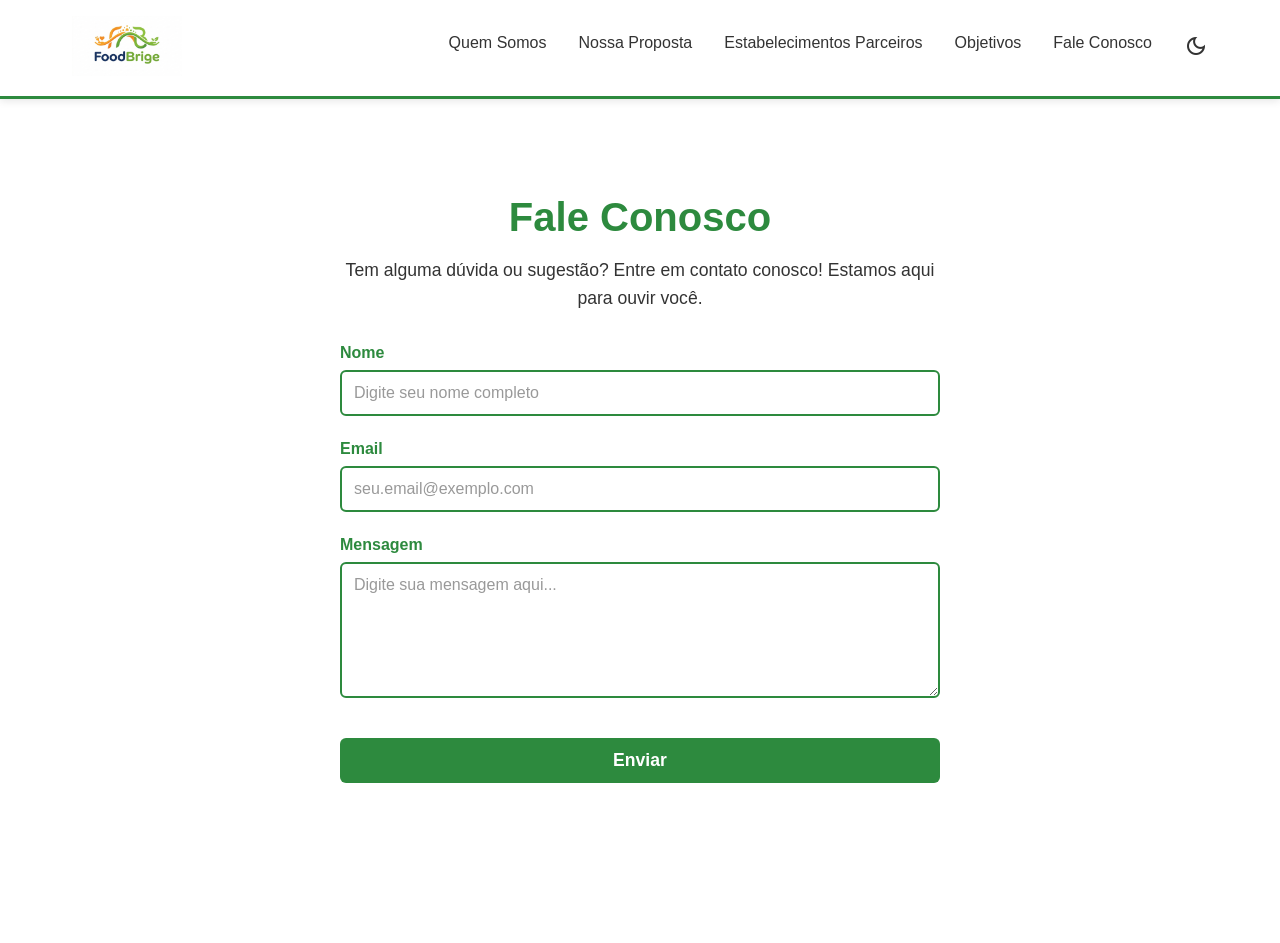
==== fale-conosco.html @ bb95e129 "feat: website foodBridge - Sprint 4" ====
<!doctype html>
<html lang="pt-br">
  <head>
    <meta charset="UTF-8" />
    <meta name="viewport" content="width=device-width, initial-scale=1.0" />
    <title>Fale Conosco - FoodBridge</title>
    <link rel="stylesheet" href="style.css" />
    <link rel="icon" href="images/logo.png" type="image/png" />
    <link
      rel="stylesheet"
      href="https://fonts.googleapis.com/css2?family=Material+Symbols+Outlined:opsz,wght,FILL,GRAD@20..48,100..700,0..1,-50..200&icon_names=dark_mode"
    />
  </head>
  <body>
    <header class="header">
      <div class="header-container">
        <div class="logo">
          <a href="./index.html"
            ><img src="images/logo.png" alt="FoodBridge Logo"
          /></a>
        </div>

        <nav class="navbar">
          <ul class="nav-links">
            <li><a href="index.html#quem-somos">Quem Somos</a></li>
            <li><a href="index.html#proposta">Nossa Proposta</a></li>
            <li>
              <a href="index.html#parceiros">Estabelecimentos Parceiros</a>
            </li>
            <li><a href="index.html#objetivos">Objetivos</a></li>
            <li><a href="fale-conosco.html">Fale Conosco</a></li>
            <li>
              <span class="material-symbols-outlined dark_mode_icon">
                dark_mode
              </span>
            </li>
          </ul>
        </nav>
      </div>
    </header>

    <main>
      <section class="contato-section">
        <div class="contato-container">
          <div class="contato-content">
            <h1>Fale Conosco</h1>
            <p class="contato-subtitle">
              Tem alguma dúvida ou sugestão? Entre em contato conosco! Estamos
              aqui para ouvir você.
            </p>

            <form class="contato-form">
              <div class="form-group">
                <label for="nome">Nome</label>
                <input
                  type="text"
                  id="nome"
                  name="nome"
                  placeholder="Digite seu nome completo"
                  minlength="3"
                  maxlength="100"
                  required
                />
              </div>

              <div class="form-group">
                <label for="email">Email</label>
                <input
                  type="email"
                  id="email"
                  name="email"
                  placeholder="seu.email@exemplo.com"
                  required
                />
              </div>

              <div class="form-group">
                <label for="mensagem">Mensagem</label>
                <textarea
                  id="mensagem"
                  name="mensagem"
                  placeholder="Digite sua mensagem aqui..."
                  rows="6"
                  minlength="10"
                  maxlength="500"
                  required
                ></textarea>
              </div>

              <div
                id="mensagem-sucesso"
                class="mensagem-sucesso"
                style="display: none"
              >
                Obrigado! Sua mensagem foi enviada com sucesso.
              </div>

              <button type="submit" class="btn-enviar">Enviar</button>
            </form>
          </div>
        </div>
      </section>

      <section class="ultimo-contato-section">
        <div
          class="ultimo-contato-container"
          id="ultimo-contato-container"
          style="display: none"
        >
          <h2>Seu Último Contato</h2>
          <div class="ultimo-contato-card">
            <p class="ultimo-contato-nome">
              <strong>Nome:</strong> <span id="ultimo-nome"></span>
            </p>
            <p class="ultimo-contato-email">
              <strong>Email:</strong> <span id="ultimo-email"></span>
            </p>
            <p class="ultimo-contato-data">
              <strong>Data:</strong> <span id="ultimo-data"></span>
            </p>
            <div class="ultimo-contato-mensagem">
              <strong>Mensagem:</strong>
              <p id="ultimo-mensagem"></p>
            </div>
          </div>
        </div>
      </section>
    </main>

    <script src="script.js"></script>
  </body>
</html>
---- style.css ----
:root {
  --background: #ffffff;
  --green: #2d8a3e;
  --yellow: #ffc107;
  --light-gray: #f5f5f5;
  --color: #333333;
}

html[data-theme="dark"] {
  --background: #000000;
  --color: #f5f5f5;
}

.material-symbols-outlined {
  font-variation-settings:
    "FILL" 0,
    "wght" 400,
    "GRAD" 0,
    "opsz" 24;
}

.dark_mode_icon {
  cursor: pointer;
}

.dark_mode_icon:hover {
  color: var(--yellow);
}

* {
  margin: 0;
  padding: 0;
  box-sizing: border-box;
}

html,
body {
  font-family: "Segoe UI", Tahoma, Geneva, Verdana, sans-serif;
  color: var(--color);
  background-color: var(--background);
}

.link-video-container {
  position: fixed;
  bottom: 2rem;
  right: 2rem;
  padding: 1rem 1.5rem;
  background-color: var(--green);
  border-radius: 2rem;
  transition: all 0.3s ease;
  box-shadow: 0 4px 12px rgba(45, 138, 62, 0.3);
  display: flex;
  align-items: center;
  justify-content: center;
  cursor: pointer;
}

.link-video-container:hover {
  background-color: #216630;
  transform: translateY(-4px) scale(1.08);
  box-shadow: 0 8px 20px rgba(45, 138, 62, 0.4);
}

.link-video {
  color: var(--background);
  text-decoration: none;
  font-weight: 600;
  font-size: 1rem;
  transition: color 0.3s ease;
}

.header {
  background-color: var(--background);
  border-bottom: 3px solid var(--green);
  box-shadow: 0 2px 8px rgba(0, 0, 0, 0.1);
  position: sticky;
  top: 0;
  z-index: 100;
}

.header-container {
  max-width: 1200px;
  margin: 0 auto;
  padding: 1rem 2rem;
  display: flex;
  justify-content: space-between;
  align-items: center;
}

.logo {
  flex-shrink: 0;
}

.logo img {
  height: 60px;
  width: auto;
  transition: transform 0.3s ease;
}

.logo img:hover {
  transform: scale(1.05);
}

.navbar {
  flex-grow: 1;
  display: flex;
  justify-content: flex-end;
}

.nav-links {
  display: flex;
  list-style: none;
  gap: 2rem;
}

.nav-links a {
  text-decoration: none;
  color: var(--color);
  font-weight: 500;
  font-size: 1rem;
  position: relative;
  transition: color 0.3s ease;
}

.nav-links a::after {
  content: "";
  position: absolute;
  bottom: -5px;
  left: 0;
  width: 0;
  height: 3px;
  background-color: var(--yellow);
  transition: width 0.3s ease;
}

.nav-links a:hover {
  color: var(--green);
}

.nav-links a:hover::after {
  width: 100%;
}

main {
  padding: 2rem;
}

.quem-somos {
  max-width: 1200px;
  margin: 0 auto;
  padding: 4rem 2rem;
}

.quem-somos-container {
  display: flex;
  gap: 3rem;
  align-items: center;
}

.quem-somos-text {
  flex: 1;
}

.quem-somos-text h2 {
  font-size: 2.5rem;
  color: var(--green);
  margin-bottom: 1.5rem;
  border-left: 5px solid var(--yellow);
  padding-left: 1rem;
}

.quem-somos-text p {
  font-size: 1.1rem;
  line-height: 1.8;
  color: var(--color);
  margin-bottom: 1.5rem;
  text-align: justify;
}

.quem-somos-image {
  flex: 1;
}

.quem-somos-image img {
  width: 100%;
  height: auto;
  border-radius: 8px;
  box-shadow: 0 4px 12px rgba(0, 0, 0, 0.15);
}

.proposta {
  max-width: 1200px;
  margin: 0 auto;
  padding: 4rem 2rem;
}

.proposta-container {
  display: flex;
  gap: 3rem;
  align-items: center;
}

.proposta-header {
  flex: 0 0 30%;
}

.proposta-header h2 {
  font-size: 3.5rem;
  color: var(--green);
  border-left: 5px solid var(--yellow);
  padding-left: 1rem;
  line-height: 1.2;
}

.proposta-text {
  flex: 1;
}

.proposta-text p {
  font-size: 1.1rem;
  line-height: 1.8;
  color: var(--color);
  margin-bottom: 1.5rem;
  text-align: justify;
}

.gallery {
  max-width: 1200px;
  margin: 0 auto;
  padding: 4rem 2rem;
}

.gallery-grid {
  display: grid;
  grid-template-columns: repeat(4, 1fr);
  gap: 2rem;
}

.gallery-item {
  overflow: hidden;
  border-radius: 8px;
  box-shadow: 0 4px 12px rgba(0, 0, 0, 0.15);
  transition: transform 0.3s ease;
}

.gallery-item:hover {
  transform: scale(1.05);
}

.gallery-item img {
  width: 100%;
  height: 250px;
  object-fit: cover;
  display: block;
}

.parceiros {
  max-width: 1200px;
  margin: 0 auto;
  padding: 4rem 2rem;
  text-align: center;
}

.parceiros h2 {
  font-size: 2.5rem;
  color: var(--green);
  margin-bottom: 3rem;
}

.parceiros-container {
  display: flex;
  justify-content: center;
  gap: 4rem;
  align-items: center;
}

.parceiro-logo {
  flex: 0 0 300px;
}

.parceiro-logo img {
  width: 100%;
  height: auto;
}

.objetivos {
  max-width: 1200px;
  margin: 0 auto;
  padding: 4rem 2rem;
}

.objetivos h2 {
  font-size: 2.5rem;
  color: var(--green);
  text-align: center;
  margin-bottom: 3rem;
}

.objetivos-container {
  display: grid;
  grid-template-columns: repeat(2, 1fr);
  gap: 2rem;
}

.objetivo-card {
  background-color: var(--background);
  border: 2px solid var(--green);
  border-radius: 8px;
  padding: 2rem;
  transition: all 0.3s ease;
}

.objetivo-card:hover {
  box-shadow: 0 6px 16px rgba(45, 138, 62, 0.2);
  transform: translateY(-4px);
}

.objetivo-card h3 {
  font-size: 1.5rem;
  color: var(--green);
  margin-bottom: 1rem;
  border-bottom: 3px solid var(--yellow);
  padding-bottom: 0.5rem;
}

.objetivo-card p {
  font-size: 1rem;
  line-height: 1.6;
  color: var(--color);
  text-align: justify;
}

.contato-section {
  max-width: 1200px;
  margin: 0 auto;
  padding: 4rem 2rem;
}

.contato-container {
  max-width: 600px;
  margin: 0 auto;
}

.contato-content h1 {
  font-size: 2.5rem;
  color: var(--green);
  text-align: center;
  margin-bottom: 1rem;
}

.contato-subtitle {
  font-size: 1.1rem;
  color: var(--color);
  text-align: center;
  margin-bottom: 2rem;
  line-height: 1.6;
}

.contato-form {
  display: flex;
  flex-direction: column;
  gap: 1.5rem;
}

.form-group {
  display: flex;
  flex-direction: column;
}

.form-group label {
  font-size: 1rem;
  font-weight: 600;
  color: var(--green);
  margin-bottom: 0.5rem;
}

.form-group input,
.form-group textarea {
  padding: 0.75rem;
  border: 2px solid var(--green);
  border-radius: 6px;
  font-size: 1rem;
  font-family: inherit;
  color: var(--color);
  transition: all 0.3s ease;
}

.form-group input::placeholder,
.form-group textarea::placeholder {
  color: #999;
}

.form-group input:focus,
.form-group textarea:focus {
  outline: none;
  border-color: var(--yellow);
  box-shadow: 0 0 0 3px rgba(255, 193, 7, 0.2);
}

.btn-enviar {
  padding: 0.75rem 2rem;
  background-color: var(--green);
  color: var(--background);
  border: none;
  border-radius: 6px;
  font-size: 1.1rem;
  font-weight: 600;
  cursor: pointer;
  transition: all 0.3s ease;
  margin-top: 1rem;
}

.btn-enviar:hover {
  background-color: #216630;
  transform: translateY(-2px);
  box-shadow: 0 4px 12px rgba(45, 138, 62, 0.3);
}

.btn-enviar:active {
  transform: translateY(0);
}

.mensagem-sucesso {
  background-color: #4caf50;
  color: var(--background);
  padding: 1rem;
  border-radius: 6px;
  text-align: center;
  font-weight: 600;
  margin-bottom: 1rem;
  animation: slideIn 0.3s ease;
}

@keyframes slideIn {
  from {
    opacity: 0;
    transform: translateY(-10px);
  }
  to {
    opacity: 1;
    transform: translateY(0);
  }
}

.ultimo-contato-section {
  max-width: 1200px;
  margin: 0 auto;
  padding: 2rem;
}

.ultimo-contato-container {
  max-width: 600px;
  margin: 0 auto;
}

.ultimo-contato-container h2 {
  font-size: 1.8rem;
  color: var(--green);
  margin-bottom: 1.5rem;
  border-left: 5px solid var(--yellow);
  padding-left: 1rem;
}

.ultimo-contato-card {
  background-color: var(--background);
  border: 2px solid var(--green);
  border-radius: 8px;
  padding: 2rem;
  box-shadow: 0 4px 12px rgba(45, 138, 62, 0.1);
}

.ultimo-contato-nome,
.ultimo-contato-email,
.ultimo-contato-data {
  font-size: 1rem;
  color: var(--color);
  margin-bottom: 1rem;
  line-height: 1.6;
}

.ultimo-contato-nome span,
.ultimo-contato-email span,
.ultimo-contato-data span {
  color: var(--green);
  font-weight: 600;
}

.ultimo-contato-mensagem {
  margin-top: 1.5rem;
  padding-top: 1.5rem;
  border-top: 1px solid #e0e0e0;
}

.ultimo-contato-mensagem strong {
  color: var(--green);
}

.ultimo-contato-mensagem p {
  margin-top: 0.75rem;
  font-size: 0.95rem;
  line-height: 1.6;
  color: var(--color);
  text-align: justify;
  word-break: break-word;
}
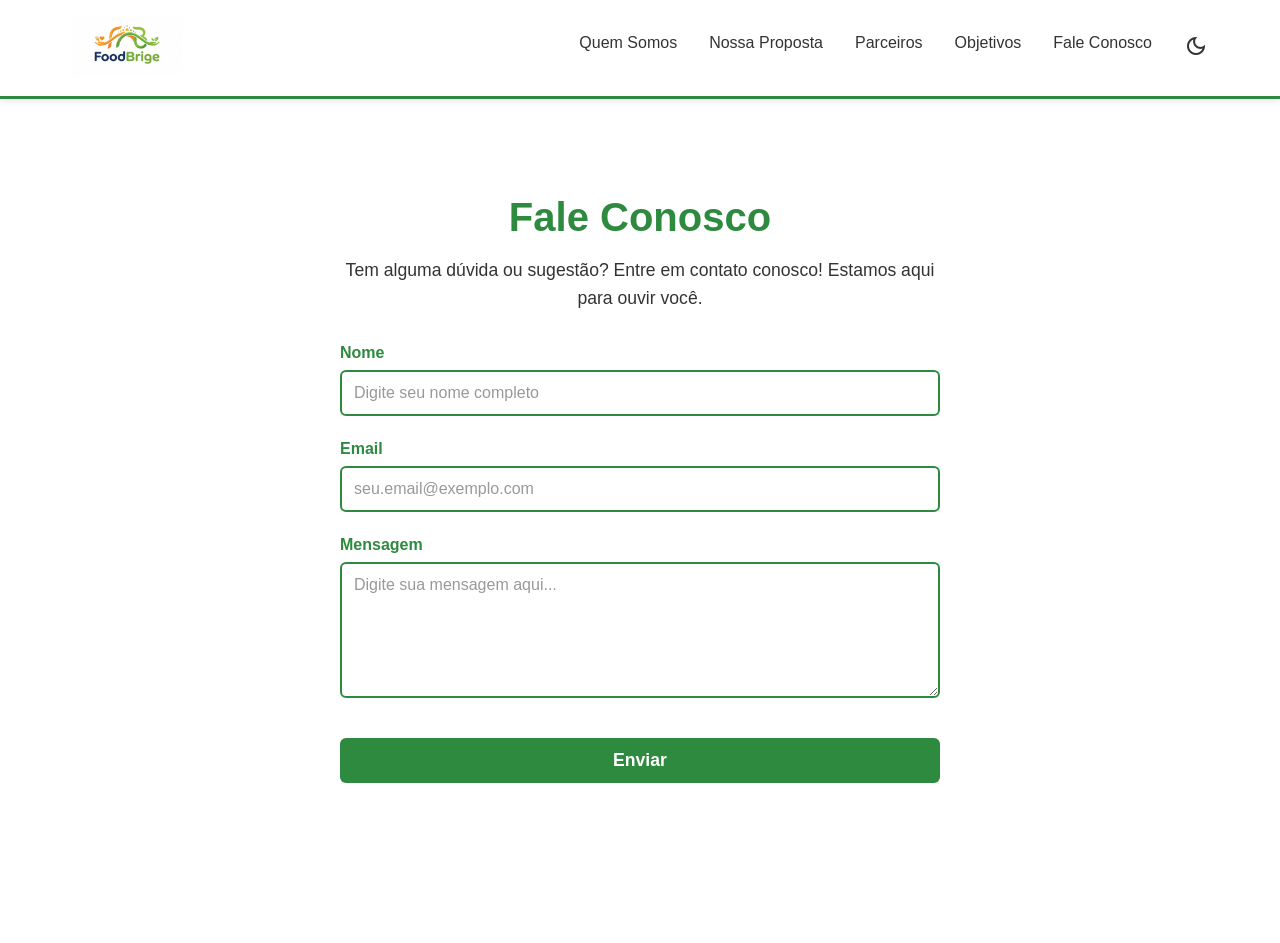
==== commit 3013172c: "fix: dark theme" ====
--- a/fale-conosco.html
+++ b/fale-conosco.html
@@ -25,7 +25,7 @@
             <li><a href="index.html#quem-somos">Quem Somos</a></li>
             <li><a href="index.html#proposta">Nossa Proposta</a></li>
             <li>
-              <a href="index.html#parceiros">Estabelecimentos Parceiros</a>
+              <a href="index.html#parceiros">Parceiros</a>
             </li>
             <li><a href="index.html#objetivos">Objetivos</a></li>
             <li><a href="fale-conosco.html">Fale Conosco</a></li>
--- a/style.css
+++ b/style.css
@@ -7,7 +7,7 @@
 }
 
 html[data-theme="dark"] {
-  --background: #000000;
+  --background: #1a1a1a;
   --color: #f5f5f5;
 }
 
@@ -381,7 +381,7 @@
   border-radius: 6px;
   font-size: 1rem;
   font-family: inherit;
-  color: var(--color);
+  color: #333333;
   transition: all 0.3s ease;
 }
 
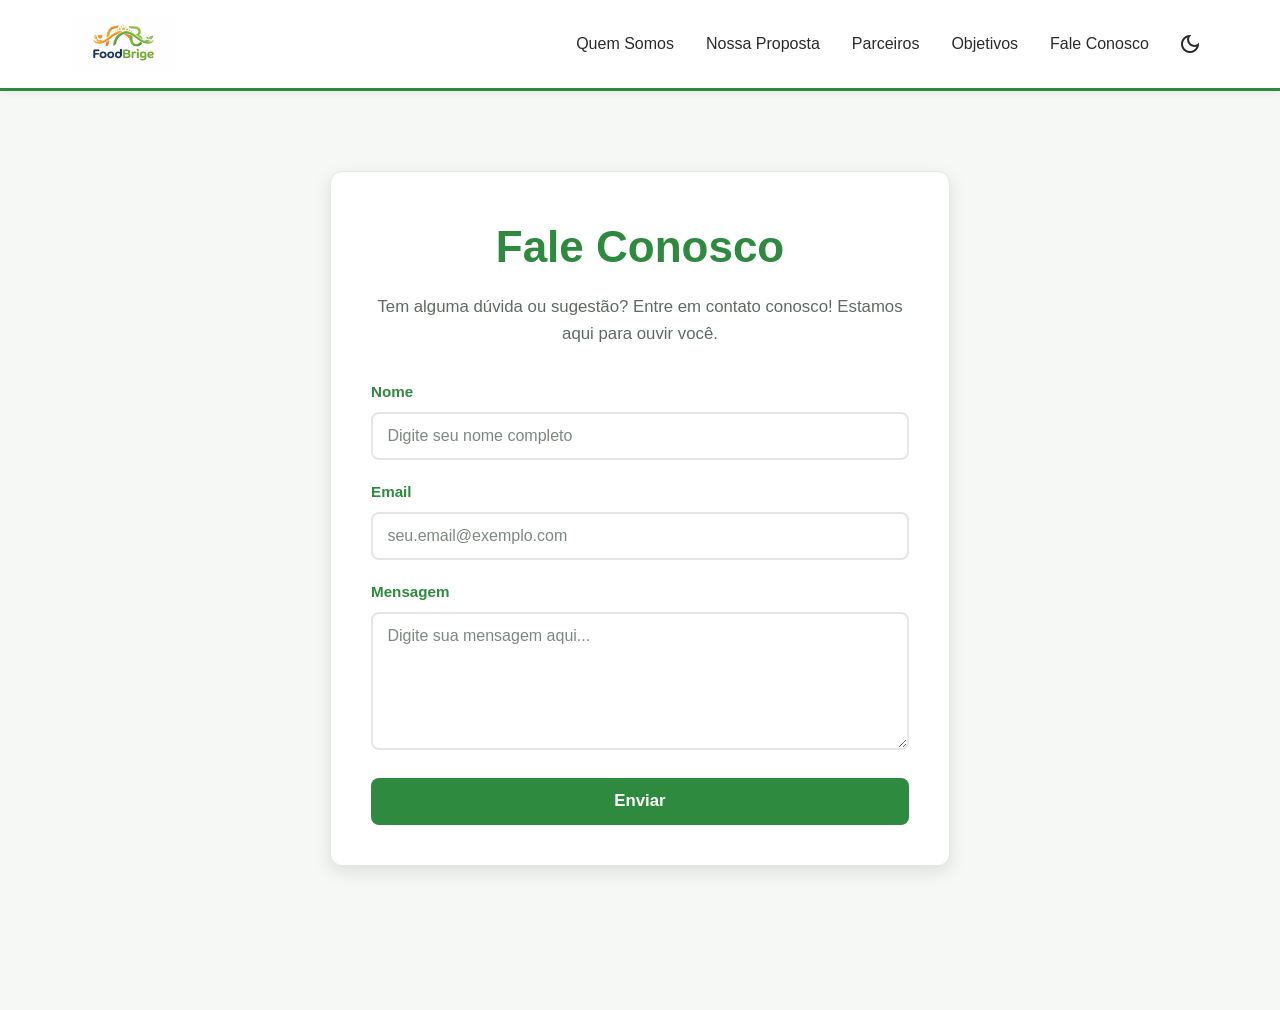
==== commit a3df8cf9: "feat: animação e menu responsivo" ====
--- a/fale-conosco.html
+++ b/fale-conosco.html
@@ -8,7 +8,7 @@
     <link rel="icon" href="images/logo.png" type="image/png" />
     <link
       rel="stylesheet"
-      href="https://fonts.googleapis.com/css2?family=Material+Symbols+Outlined:opsz,wght,FILL,GRAD@20..48,100..700,0..1,-50..200&icon_names=dark_mode"
+      href="https://fonts.googleapis.com/css2?family=Material+Symbols+Outlined:opsz,wght,FILL,GRAD@20..48,100..700,0..1,-50..200&icon_names=close,dark_mode,menu"
     />
   </head>
   <body>
@@ -21,21 +21,34 @@
         </div>
 
         <nav class="navbar">
-          <ul class="nav-links">
+          <ul class="nav-links" id="nav-links">
             <li><a href="index.html#quem-somos">Quem Somos</a></li>
             <li><a href="index.html#proposta">Nossa Proposta</a></li>
-            <li>
-              <a href="index.html#parceiros">Parceiros</a>
-            </li>
+            <li><a href="index.html#parceiros">Parceiros</a></li>
             <li><a href="index.html#objetivos">Objetivos</a></li>
             <li><a href="fale-conosco.html">Fale Conosco</a></li>
-            <li>
-              <span class="material-symbols-outlined dark_mode_icon">
-                dark_mode
-              </span>
-            </li>
           </ul>
         </nav>
+
+        <div class="header-actions">
+          <span
+            class="material-symbols-outlined dark_mode_icon"
+            role="button"
+            tabindex="0"
+            aria-label="Alternar tema"
+            title="Alternar tema"
+          >
+            dark_mode
+          </span>
+          <button
+            class="menu-toggle"
+            id="menu-toggle"
+            aria-label="Abrir menu"
+            aria-expanded="false"
+          >
+            <span class="material-symbols-outlined">menu</span>
+          </button>
+        </div>
       </div>
     </header>
 
--- a/style.css
+++ b/style.css
@@ -1,14 +1,67 @@
+/* ===== Design tokens ===== */
 :root {
-  --background: #ffffff;
   --green: #2d8a3e;
+  --green-dark: #216630;
   --yellow: #ffc107;
-  --light-gray: #f5f5f5;
-  --color: #333333;
+
+  --page-bg: #f6f8f6;
+  --surface: #ffffff;
+  --on-green: #ffffff;
+
+  --color: #2b2b2b;
+  --text-muted: #5f6b62;
+  --border: #e3e8e3;
+
+  --radius-sm: 8px;
+  --radius-md: 12px;
+  --radius-pill: 999px;
+
+  --shadow-sm: 0 2px 8px rgba(0, 0, 0, 0.06);
+  --shadow-md: 0 6px 18px rgba(0, 0, 0, 0.1);
+  --shadow-lg: 0 12px 28px rgba(0, 0, 0, 0.14);
+
+  --transition: 0.25s ease;
+  --max-width: 1200px;
+  --header-height: 88px;
 }
 
 html[data-theme="dark"] {
-  --background: #1a1a1a;
-  --color: #f5f5f5;
+  --page-bg: #161616;
+  --surface: #232323;
+  --color: #e9ebe9;
+  --text-muted: #aab2ab;
+  --border: #353935;
+
+  --shadow-sm: 0 2px 8px rgba(0, 0, 0, 0.4);
+  --shadow-md: 0 6px 18px rgba(0, 0, 0, 0.5);
+  --shadow-lg: 0 12px 28px rgba(0, 0, 0, 0.55);
+}
+
+/* ===== Reset & base ===== */
+* {
+  margin: 0;
+  padding: 0;
+  box-sizing: border-box;
+}
+
+html {
+  scroll-behavior: smooth;
+  scroll-padding-top: calc(var(--header-height) + 12px);
+}
+
+html,
+body {
+  font-family: "Segoe UI", Tahoma, Geneva, Verdana, sans-serif;
+  color: var(--color);
+  background-color: var(--page-bg);
+  line-height: 1.6;
+  transition:
+    background-color var(--transition),
+    color var(--transition);
+}
+
+img {
+  max-width: 100%;
 }
 
 .material-symbols-outlined {
@@ -19,82 +72,35 @@
     "opsz" 24;
 }
 
-.dark_mode_icon {
-  cursor: pointer;
-}
-
-.dark_mode_icon:hover {
-  color: var(--yellow);
-}
-
-* {
-  margin: 0;
-  padding: 0;
-  box-sizing: border-box;
-}
-
-html,
-body {
-  font-family: "Segoe UI", Tahoma, Geneva, Verdana, sans-serif;
-  color: var(--color);
-  background-color: var(--background);
-}
-
-.link-video-container {
-  position: fixed;
-  bottom: 2rem;
-  right: 2rem;
-  padding: 1rem 1.5rem;
-  background-color: var(--green);
-  border-radius: 2rem;
-  transition: all 0.3s ease;
-  box-shadow: 0 4px 12px rgba(45, 138, 62, 0.3);
-  display: flex;
-  align-items: center;
-  justify-content: center;
-  cursor: pointer;
-}
-
-.link-video-container:hover {
-  background-color: #216630;
-  transform: translateY(-4px) scale(1.08);
-  box-shadow: 0 8px 20px rgba(45, 138, 62, 0.4);
-}
-
-.link-video {
-  color: var(--background);
-  text-decoration: none;
-  font-weight: 600;
-  font-size: 1rem;
-  transition: color 0.3s ease;
-}
-
+/* ===== Header / Nav ===== */
 .header {
-  background-color: var(--background);
+  background-color: var(--surface);
   border-bottom: 3px solid var(--green);
-  box-shadow: 0 2px 8px rgba(0, 0, 0, 0.1);
+  box-shadow: var(--shadow-sm);
   position: sticky;
   top: 0;
   z-index: 100;
 }
 
 .header-container {
-  max-width: 1200px;
+  max-width: var(--max-width);
   margin: 0 auto;
   padding: 1rem 2rem;
   display: flex;
   justify-content: space-between;
   align-items: center;
+  gap: 1.5rem;
 }
 
 .logo {
   flex-shrink: 0;
+  line-height: 0;
 }
 
 .logo img {
-  height: 60px;
+  height: 56px;
   width: auto;
-  transition: transform 0.3s ease;
+  transition: transform var(--transition);
 }
 
 .logo img:hover {
@@ -111,6 +117,7 @@
   display: flex;
   list-style: none;
   gap: 2rem;
+  align-items: center;
 }
 
 .nav-links a {
@@ -119,18 +126,19 @@
   font-weight: 500;
   font-size: 1rem;
   position: relative;
-  transition: color 0.3s ease;
+  transition: color var(--transition);
 }
 
 .nav-links a::after {
   content: "";
   position: absolute;
-  bottom: -5px;
+  bottom: -6px;
   left: 0;
   width: 0;
   height: 3px;
+  border-radius: 2px;
   background-color: var(--yellow);
-  transition: width 0.3s ease;
+  transition: width var(--transition);
 }
 
 .nav-links a:hover {
@@ -141,16 +149,97 @@
   width: 100%;
 }
 
+.header-actions {
+  display: flex;
+  align-items: center;
+  gap: 0.75rem;
+  flex-shrink: 0;
+}
+
+.dark_mode_icon {
+  cursor: pointer;
+  border-radius: 50%;
+  padding: 0.35rem;
+  transition:
+    color var(--transition),
+    background-color var(--transition);
+}
+
+.dark_mode_icon:hover {
+  color: var(--yellow);
+  background-color: rgba(255, 193, 7, 0.12);
+}
+
+.menu-toggle {
+  display: none;
+  align-items: center;
+  justify-content: center;
+  background: none;
+  border: none;
+  color: var(--color);
+  cursor: pointer;
+  padding: 0.35rem;
+  border-radius: 50%;
+  transition: background-color var(--transition);
+}
+
+.menu-toggle:hover {
+  background-color: rgba(45, 138, 62, 0.12);
+}
+
+/* ===== Floating Pitch Video link ===== */
+.link-video-container {
+  position: fixed;
+  bottom: 2rem;
+  right: 2rem;
+  padding: 0.9rem 1.4rem;
+  background-color: var(--green);
+  border-radius: var(--radius-pill);
+  transition: all var(--transition);
+  box-shadow: 0 4px 12px rgba(45, 138, 62, 0.35);
+  display: flex;
+  align-items: center;
+  justify-content: center;
+  cursor: pointer;
+  z-index: 90;
+}
+
+.link-video-container:hover {
+  background-color: var(--green-dark);
+  transform: translateY(-4px) scale(1.05);
+  box-shadow: 0 8px 20px rgba(45, 138, 62, 0.45);
+}
+
+.link-video {
+  color: var(--on-green);
+  text-decoration: none;
+  font-weight: 600;
+  font-size: 1rem;
+}
+
+/* ===== Layout helpers ===== */
 main {
-  padding: 2rem;
-}
-
-.quem-somos {
-  max-width: 1200px;
+  padding: 1rem 0 2rem;
+}
+
+.quem-somos,
+.proposta,
+.gallery,
+.parceiros,
+.objetivos {
+  max-width: var(--max-width);
   margin: 0 auto;
-  padding: 4rem 2rem;
-}
-
+  padding: 4.5rem 2rem;
+}
+
+.section-title {
+  color: var(--green);
+  border-left: 5px solid var(--yellow);
+  padding-left: 1rem;
+  line-height: 1.2;
+}
+
+/* ===== Quem Somos ===== */
 .quem-somos-container {
   display: flex;
   gap: 3rem;
@@ -162,7 +251,7 @@
 }
 
 .quem-somos-text h2 {
-  font-size: 2.5rem;
+  font-size: clamp(1.9rem, 4vw, 2.5rem);
   color: var(--green);
   margin-bottom: 1.5rem;
   border-left: 5px solid var(--yellow);
@@ -170,10 +259,10 @@
 }
 
 .quem-somos-text p {
-  font-size: 1.1rem;
+  font-size: 1.08rem;
   line-height: 1.8;
   color: var(--color);
-  margin-bottom: 1.5rem;
+  margin-bottom: 1.25rem;
   text-align: justify;
 }
 
@@ -184,16 +273,11 @@
 .quem-somos-image img {
   width: 100%;
   height: auto;
-  border-radius: 8px;
-  box-shadow: 0 4px 12px rgba(0, 0, 0, 0.15);
-}
-
-.proposta {
-  max-width: 1200px;
-  margin: 0 auto;
-  padding: 4rem 2rem;
-}
-
+  border-radius: var(--radius-md);
+  box-shadow: var(--shadow-md);
+}
+
+/* ===== Proposta ===== */
 .proposta-container {
   display: flex;
   gap: 3rem;
@@ -205,7 +289,7 @@
 }
 
 .proposta-header h2 {
-  font-size: 3.5rem;
+  font-size: clamp(2.2rem, 5vw, 3.5rem);
   color: var(--green);
   border-left: 5px solid var(--yellow);
   padding-left: 1rem;
@@ -217,65 +301,76 @@
 }
 
 .proposta-text p {
-  font-size: 1.1rem;
+  font-size: 1.08rem;
   line-height: 1.8;
   color: var(--color);
-  margin-bottom: 1.5rem;
+  margin-bottom: 1.25rem;
   text-align: justify;
 }
 
-.gallery {
-  max-width: 1200px;
-  margin: 0 auto;
-  padding: 4rem 2rem;
-}
-
+/* ===== Gallery ===== */
 .gallery-grid {
   display: grid;
   grid-template-columns: repeat(4, 1fr);
-  gap: 2rem;
+  gap: 1.5rem;
 }
 
 .gallery-item {
   overflow: hidden;
-  border-radius: 8px;
-  box-shadow: 0 4px 12px rgba(0, 0, 0, 0.15);
-  transition: transform 0.3s ease;
+  border-radius: var(--radius-md);
+  box-shadow: var(--shadow-md);
+  transition: transform var(--transition);
 }
 
 .gallery-item:hover {
-  transform: scale(1.05);
+  transform: translateY(-6px) scale(1.02);
 }
 
 .gallery-item img {
   width: 100%;
-  height: 250px;
+  height: 240px;
   object-fit: cover;
   display: block;
-}
-
+  transition: transform 0.4s ease;
+}
+
+.gallery-item:hover img {
+  transform: scale(1.08);
+}
+
+/* ===== Parceiros ===== */
 .parceiros {
-  max-width: 1200px;
-  margin: 0 auto;
-  padding: 4rem 2rem;
   text-align: center;
 }
 
 .parceiros h2 {
-  font-size: 2.5rem;
+  font-size: clamp(1.9rem, 4vw, 2.5rem);
   color: var(--green);
   margin-bottom: 3rem;
 }
 
 .parceiros-container {
   display: flex;
+  flex-wrap: wrap;
   justify-content: center;
-  gap: 4rem;
+  gap: 3rem;
   align-items: center;
 }
 
 .parceiro-logo {
-  flex: 0 0 300px;
+  flex: 0 1 280px;
+  background: var(--surface);
+  padding: 1.5rem;
+  border-radius: var(--radius-md);
+  box-shadow: var(--shadow-sm);
+  transition:
+    transform var(--transition),
+    box-shadow var(--transition);
+}
+
+.parceiro-logo:hover {
+  transform: translateY(-4px);
+  box-shadow: var(--shadow-md);
 }
 
 .parceiro-logo img {
@@ -283,14 +378,9 @@
   height: auto;
 }
 
-.objetivos {
-  max-width: 1200px;
-  margin: 0 auto;
-  padding: 4rem 2rem;
-}
-
+/* ===== Objetivos ===== */
 .objetivos h2 {
-  font-size: 2.5rem;
+  font-size: clamp(1.9rem, 4vw, 2.5rem);
   color: var(--green);
   text-align: center;
   margin-bottom: 3rem;
@@ -299,24 +389,27 @@
 .objetivos-container {
   display: grid;
   grid-template-columns: repeat(2, 1fr);
-  gap: 2rem;
+  gap: 1.75rem;
 }
 
 .objetivo-card {
-  background-color: var(--background);
-  border: 2px solid var(--green);
-  border-radius: 8px;
+  background-color: var(--surface);
+  border: 1px solid var(--border);
+  border-top: 4px solid var(--green);
+  border-radius: var(--radius-md);
   padding: 2rem;
-  transition: all 0.3s ease;
+  box-shadow: var(--shadow-sm);
+  transition: all var(--transition);
 }
 
 .objetivo-card:hover {
-  box-shadow: 0 6px 16px rgba(45, 138, 62, 0.2);
-  transform: translateY(-4px);
+  box-shadow: var(--shadow-lg);
+  transform: translateY(-6px);
+  border-top-color: var(--yellow);
 }
 
 .objetivo-card h3 {
-  font-size: 1.5rem;
+  font-size: 1.4rem;
   color: var(--green);
   margin-bottom: 1rem;
   border-bottom: 3px solid var(--yellow);
@@ -325,32 +418,38 @@
 
 .objetivo-card p {
   font-size: 1rem;
-  line-height: 1.6;
-  color: var(--color);
+  line-height: 1.7;
+  color: var(--text-muted);
   text-align: justify;
 }
 
+/* ===== Contato ===== */
 .contato-section {
-  max-width: 1200px;
+  max-width: var(--max-width);
   margin: 0 auto;
-  padding: 4rem 2rem;
+  padding: 4rem 2rem 2rem;
 }
 
 .contato-container {
-  max-width: 600px;
+  max-width: 620px;
   margin: 0 auto;
+  background: var(--surface);
+  padding: 2.5rem;
+  border-radius: var(--radius-md);
+  box-shadow: var(--shadow-md);
+  border: 1px solid var(--border);
 }
 
 .contato-content h1 {
-  font-size: 2.5rem;
+  font-size: clamp(2rem, 5vw, 2.75rem);
   color: var(--green);
   text-align: center;
-  margin-bottom: 1rem;
+  margin-bottom: 0.75rem;
 }
 
 .contato-subtitle {
-  font-size: 1.1rem;
-  color: var(--color);
+  font-size: 1.05rem;
+  color: var(--text-muted);
   text-align: center;
   margin-bottom: 2rem;
   line-height: 1.6;
@@ -359,7 +458,7 @@
 .contato-form {
   display: flex;
   flex-direction: column;
-  gap: 1.5rem;
+  gap: 1.25rem;
 }
 
 .form-group {
@@ -368,7 +467,7 @@
 }
 
 .form-group label {
-  font-size: 1rem;
+  font-size: 0.95rem;
   font-weight: 600;
   color: var(--green);
   margin-bottom: 0.5rem;
@@ -376,44 +475,51 @@
 
 .form-group input,
 .form-group textarea {
-  padding: 0.75rem;
-  border: 2px solid var(--green);
-  border-radius: 6px;
+  padding: 0.8rem 0.9rem;
+  border: 2px solid var(--border);
+  border-radius: var(--radius-sm);
   font-size: 1rem;
   font-family: inherit;
-  color: #333333;
-  transition: all 0.3s ease;
+  background: var(--surface);
+  color: var(--color);
+  transition: all var(--transition);
+}
+
+.form-group textarea {
+  resize: vertical;
+  min-height: 130px;
 }
 
 .form-group input::placeholder,
 .form-group textarea::placeholder {
-  color: #999;
+  color: var(--text-muted);
+  opacity: 0.8;
 }
 
 .form-group input:focus,
 .form-group textarea:focus {
   outline: none;
-  border-color: var(--yellow);
-  box-shadow: 0 0 0 3px rgba(255, 193, 7, 0.2);
+  border-color: var(--green);
+  box-shadow: 0 0 0 3px rgba(45, 138, 62, 0.18);
 }
 
 .btn-enviar {
-  padding: 0.75rem 2rem;
+  padding: 0.85rem 2rem;
   background-color: var(--green);
-  color: var(--background);
+  color: var(--on-green);
   border: none;
-  border-radius: 6px;
-  font-size: 1.1rem;
+  border-radius: var(--radius-sm);
+  font-size: 1.05rem;
   font-weight: 600;
   cursor: pointer;
-  transition: all 0.3s ease;
-  margin-top: 1rem;
+  transition: all var(--transition);
+  margin-top: 0.5rem;
 }
 
 .btn-enviar:hover {
-  background-color: #216630;
+  background-color: var(--green-dark);
   transform: translateY(-2px);
-  box-shadow: 0 4px 12px rgba(45, 138, 62, 0.3);
+  box-shadow: 0 4px 12px rgba(45, 138, 62, 0.35);
 }
 
 .btn-enviar:active {
@@ -421,13 +527,12 @@
 }
 
 .mensagem-sucesso {
-  background-color: #4caf50;
-  color: var(--background);
+  background-color: #3ba74d;
+  color: #ffffff;
   padding: 1rem;
-  border-radius: 6px;
+  border-radius: var(--radius-sm);
   text-align: center;
   font-weight: 600;
-  margin-bottom: 1rem;
   animation: slideIn 0.3s ease;
 }
 
@@ -442,19 +547,20 @@
   }
 }
 
+/* ===== Último contato ===== */
 .ultimo-contato-section {
-  max-width: 1200px;
+  max-width: var(--max-width);
   margin: 0 auto;
-  padding: 2rem;
+  padding: 1rem 2rem 4rem;
 }
 
 .ultimo-contato-container {
-  max-width: 600px;
+  max-width: 620px;
   margin: 0 auto;
 }
 
 .ultimo-contato-container h2 {
-  font-size: 1.8rem;
+  font-size: 1.7rem;
   color: var(--green);
   margin-bottom: 1.5rem;
   border-left: 5px solid var(--yellow);
@@ -462,11 +568,12 @@
 }
 
 .ultimo-contato-card {
-  background-color: var(--background);
-  border: 2px solid var(--green);
-  border-radius: 8px;
+  background-color: var(--surface);
+  border: 1px solid var(--border);
+  border-left: 4px solid var(--green);
+  border-radius: var(--radius-md);
   padding: 2rem;
-  box-shadow: 0 4px 12px rgba(45, 138, 62, 0.1);
+  box-shadow: var(--shadow-sm);
 }
 
 .ultimo-contato-nome,
@@ -474,7 +581,7 @@
 .ultimo-contato-data {
   font-size: 1rem;
   color: var(--color);
-  margin-bottom: 1rem;
+  margin-bottom: 0.85rem;
   line-height: 1.6;
 }
 
@@ -488,7 +595,7 @@
 .ultimo-contato-mensagem {
   margin-top: 1.5rem;
   padding-top: 1.5rem;
-  border-top: 1px solid #e0e0e0;
+  border-top: 1px solid var(--border);
 }
 
 .ultimo-contato-mensagem strong {
@@ -499,7 +606,243 @@
   margin-top: 0.75rem;
   font-size: 0.95rem;
   line-height: 1.6;
-  color: var(--color);
+  color: var(--text-muted);
   text-align: justify;
   word-break: break-word;
 }
+
+/* ===== Voltar ao topo ===== */
+.btn-voltar-topo {
+  position: fixed;
+  bottom: 2rem;
+  left: 2rem;
+  width: 3.25rem;
+  height: 3.25rem;
+  background-color: var(--green);
+  color: var(--on-green);
+  border: none;
+  border-radius: 50%;
+  cursor: pointer;
+  display: flex;
+  align-items: center;
+  justify-content: center;
+  box-shadow: 0 4px 12px rgba(45, 138, 62, 0.35);
+  opacity: 0;
+  visibility: hidden;
+  transform: translateY(1rem);
+  transition: all var(--transition);
+  z-index: 90;
+}
+
+.btn-voltar-topo.visivel {
+  opacity: 1;
+  visibility: visible;
+  transform: translateY(0);
+}
+
+.btn-voltar-topo:hover {
+  background-color: var(--green-dark);
+  transform: translateY(-4px) scale(1.08);
+  box-shadow: 0 8px 20px rgba(45, 138, 62, 0.45);
+}
+
+.btn-voltar-topo .material-symbols-outlined {
+  font-size: 1.75rem;
+}
+
+/* ===== Responsividade ===== */
+@media (max-width: 992px) {
+  .quem-somos,
+  .proposta,
+  .gallery,
+  .parceiros,
+  .objetivos {
+    padding: 3.5rem 2rem;
+  }
+
+  .gallery-grid {
+    grid-template-columns: repeat(2, 1fr);
+  }
+
+  .proposta-header {
+    flex: 0 0 38%;
+  }
+}
+
+@media (max-width: 768px) {
+  .header-container {
+    padding: 0.85rem 1.25rem;
+    gap: 0.75rem;
+  }
+
+  .menu-toggle {
+    display: flex;
+  }
+
+  .navbar {
+    flex-grow: 0;
+  }
+
+  .nav-links {
+    position: absolute;
+    top: 100%;
+    left: 0;
+    right: 0;
+    flex-direction: column;
+    align-items: stretch;
+    gap: 0;
+    background: var(--surface);
+    border-bottom: 3px solid var(--green);
+    box-shadow: var(--shadow-md);
+    max-height: 0;
+    overflow: hidden;
+    transition: max-height var(--transition);
+  }
+
+  .nav-links.active {
+    max-height: 360px;
+  }
+
+  .nav-links li {
+    width: 100%;
+    border-top: 1px solid var(--border);
+  }
+
+  .nav-links a {
+    display: block;
+    padding: 1rem 1.5rem;
+  }
+
+  .nav-links a::after {
+    display: none;
+  }
+
+  .nav-links a:hover {
+    background-color: rgba(45, 138, 62, 0.08);
+  }
+
+  .quem-somos-container,
+  .proposta-container {
+    flex-direction: column;
+    gap: 2rem;
+  }
+
+  .proposta-header {
+    flex: 1;
+  }
+
+  .quem-somos-image {
+    order: -1;
+    width: 100%;
+  }
+
+  .objetivos-container {
+    grid-template-columns: 1fr;
+  }
+
+  .quem-somos,
+  .proposta,
+  .gallery,
+  .parceiros,
+  .objetivos {
+    padding: 3rem 1.5rem;
+  }
+
+  .contato-section {
+    padding: 2.5rem 1.5rem 1.5rem;
+  }
+
+  .contato-container {
+    padding: 1.75rem;
+  }
+}
+
+/* ===== Animação de revelação ao rolar ===== */
+.reveal {
+  opacity: 0;
+}
+
+.reveal.is-visible {
+  animation: revealUp 0.85s cubic-bezier(0.22, 1, 0.36, 1) both;
+  will-change: opacity, transform;
+}
+
+/* Estado final: sem transform persistente, liberando os efeitos de hover */
+.reveal.reveal-done {
+  opacity: 1;
+}
+
+@keyframes revealUp {
+  from {
+    opacity: 0;
+    transform: translateY(60px) scale(0.94);
+  }
+  to {
+    opacity: 1;
+    transform: translateY(0) scale(1);
+  }
+}
+
+/* Efeito cascata (stagger) nos grupos de itens */
+.gallery-grid .gallery-item:nth-child(2),
+.objetivos-container .objetivo-card:nth-child(2),
+.parceiros-container .parceiro-logo:nth-child(2) {
+  animation-delay: 0.12s;
+}
+
+.gallery-grid .gallery-item:nth-child(3),
+.objetivos-container .objetivo-card:nth-child(3) {
+  animation-delay: 0.24s;
+}
+
+.gallery-grid .gallery-item:nth-child(4),
+.objetivos-container .objetivo-card:nth-child(4) {
+  animation-delay: 0.36s;
+}
+
+@media (prefers-reduced-motion: reduce) {
+  .reveal,
+  .reveal.is-visible,
+  .reveal.reveal-done {
+    opacity: 1;
+    transform: none;
+    animation: none;
+  }
+}
+
+/* ===== Responsividade (cont.) ===== */
+@media (max-width: 480px) {
+  .gallery-grid {
+    grid-template-columns: 1fr;
+  }
+
+  .gallery-item img {
+    height: 220px;
+  }
+
+  .quem-somos-text p,
+  .proposta-text p {
+    text-align: left;
+  }
+
+  .link-video-container {
+    bottom: 1rem;
+    right: 1rem;
+    padding: 0.75rem 1.1rem;
+  }
+
+  .link-video {
+    font-size: 0.9rem;
+  }
+
+  .btn-voltar-topo {
+    bottom: 1rem;
+    left: 1rem;
+    width: 2.9rem;
+    height: 2.9rem;
+  }
+
+  .contato-container {
+    padding: 1.5rem 1.25rem;
+  }
+}
